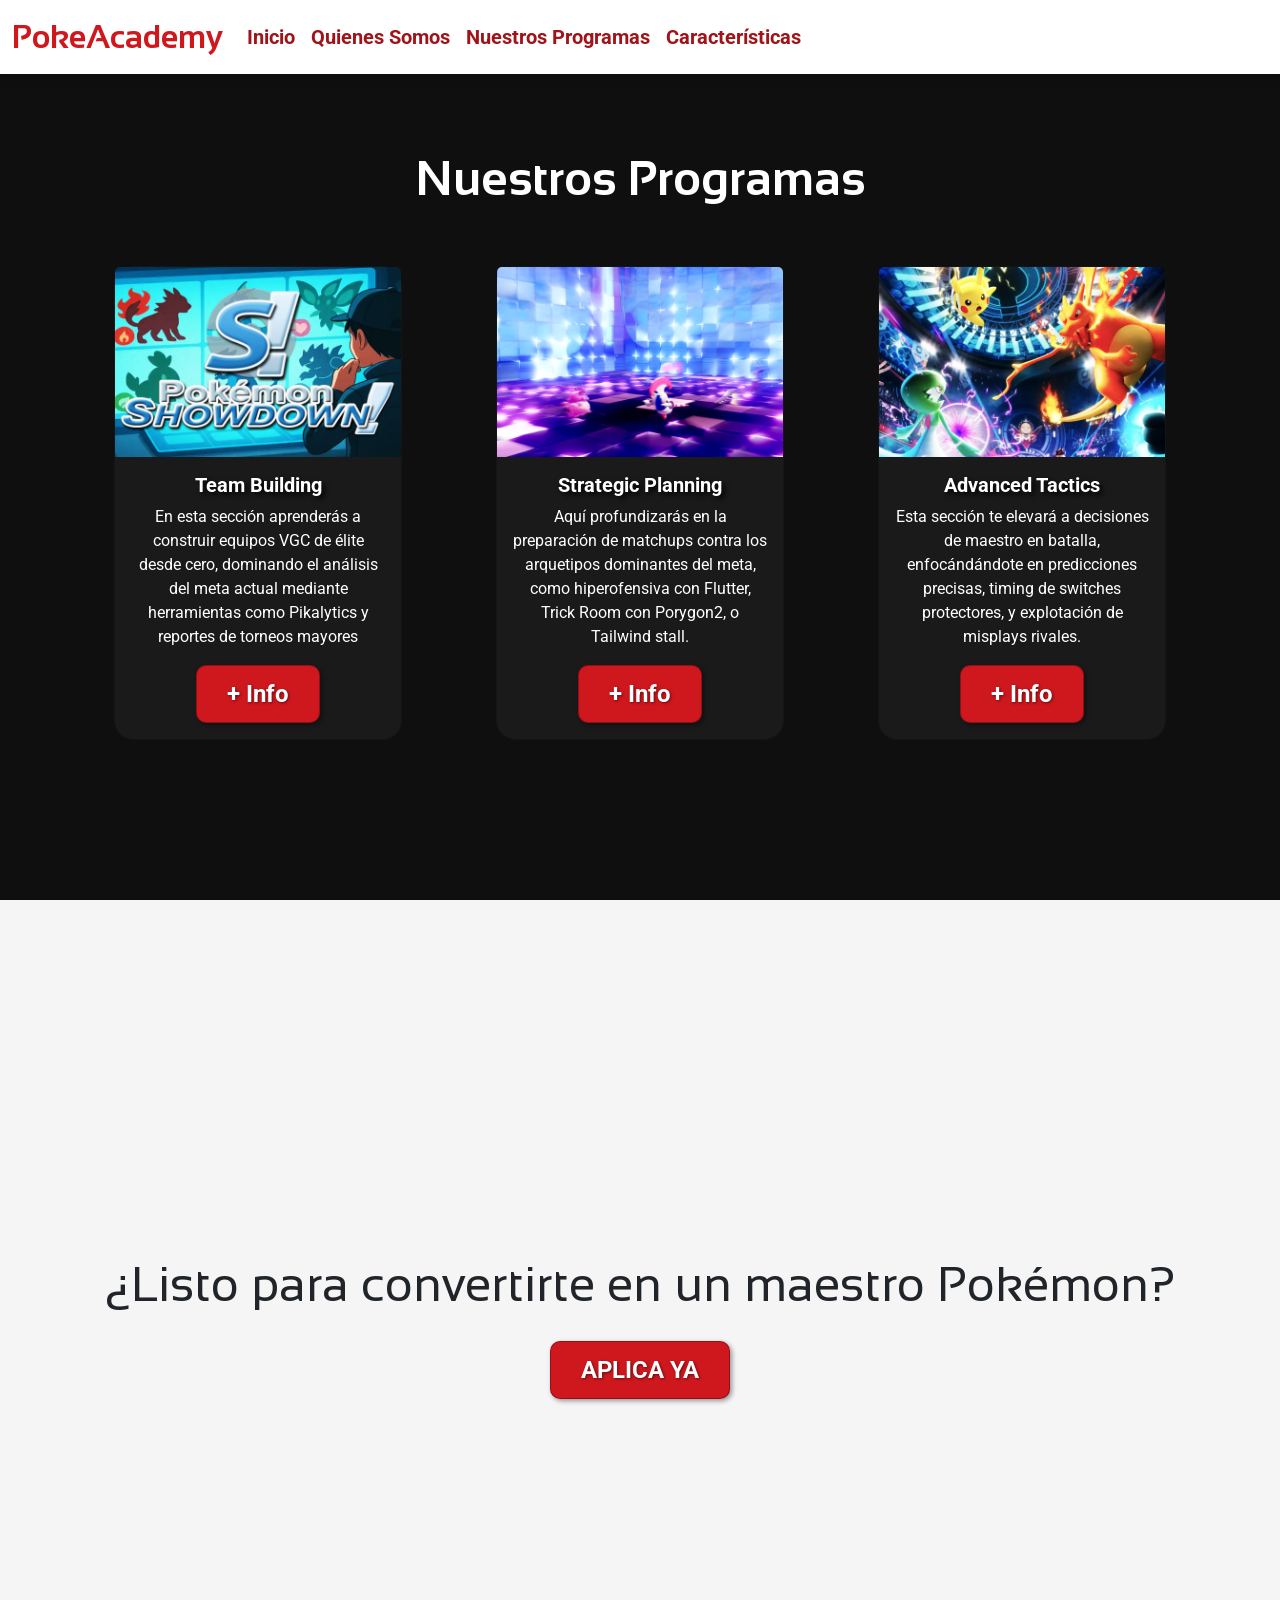
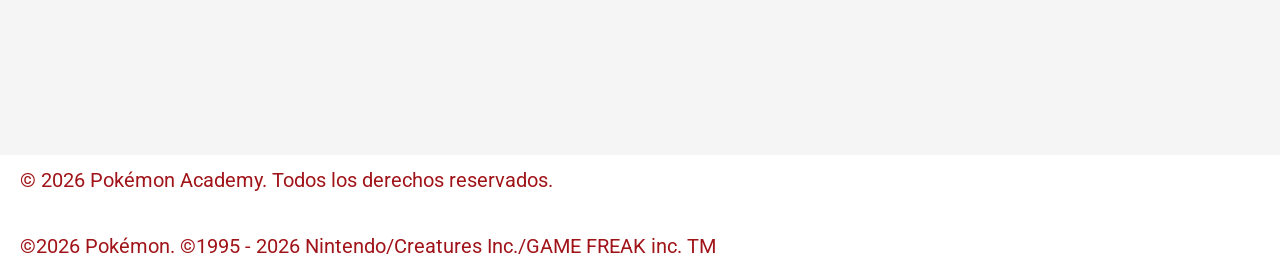
==== pages/programas.html @ f9768f2f "1ra version de Poke Academy para la entrega" ====
<!DOCTYPE html>
<html lang="en">

<head>
    <meta charset="UTF-8">
    <meta name="viewport" content="width=device-width, initial-scale=1.0">
    <title>Document</title>
    <!-- Bootstrap CSS -->
    <link href="https://cdn.jsdelivr.net/npm/bootstrap@5.3.8/dist/css/bootstrap.min.css" rel="stylesheet"
        integrity="sha384-sRIl4kxILFvY47J16cr9ZwB07vP4J8+LH7qKQnuqkuIAvNWLzeN8tE5YBujZqJLB" crossorigin="anonymous">
    <!-- Link to the CSS file -->
    <link rel="stylesheet" href="../css/style.css">
</head>

<body>
    <header>
        <!-- NavBar de Bootstrap -->
        <nav class="navbar navbar-expand-lg">
            <div class="container-fluid">
                <a class="navbar-brand" href="../index.html">PokeAcademy</a>
                <button class="navbar-toggler" type="button" data-bs-toggle="collapse" data-bs-target="#navbarNav"
                    aria-controls="navbarNav" aria-expanded="false" aria-label="Toggle navigation">
                    <span class="navbar-toggler-icon"></span>
                </button>
                <div class="collapse navbar-collapse nav" id="navbarNav">
                    <ul class="navbar-nav nav">
                        <li class="nav-item">
                            <a class="nav-link" href="../index.html">Inicio</a>
                        </li>
                        <li class="nav-item">
                            <a class="nav-link" href="./quienes-somos.html">Quienes Somos</a>
                        </li>
                        <li class="nav-item">
                            <a class="nav-link" href="./programas.html">Nuestros Programas</a>
                        </li>
                        <li class="nav-item">
                            <a class="nav-link " href="../index.html#caracteristicas">Características</a>
                        </li>
                    </ul>
                </div>
            </div>
        </nav>
    </header>

    <!-- Cards de Bootstrap -->
    <section id="nuestros-programas">
        <h2>Nuestros Programas</h2>
        <div class="container-card">
            <div class="card" style="width: 18rem;">
                <img src="../img/teambuild-img.png" class="card-img-top" alt="Team Building Image">
                <div class="card-body">
                    <h5 class="card-title">Team Building</h5>
                    <p class="card-text">En esta sección aprenderás a construir equipos VGC de élite desde cero,
                        dominando el análisis del meta actual mediante herramientas como Pikalytics y reportes de
                        torneos mayores</p>
                    <a href="#" class="btn btn-primary">+ Info</a>
                </div>
            </div>

            <div class="card" style="width: 18rem;">
                <img src="../img/planning-img.png" class="card-img-top" alt="Planning Image">
                <div class="card-body">
                    <h5 class="card-title">Strategic Planning</h5>
                    <p class="card-text">Aquí profundizarás en la preparación de matchups contra los arquetipos
                        dominantes del meta, como hiperofensiva con Flutter, Trick Room con Porygon2, o Tailwind stall.
                    </p>
                    <a href="#" class="btn btn-primary">+ Info</a>
                </div>
            </div>

            <div class="card" style="width: 18rem;">
                <img src="../img/tactics-img.png" class="card-img-top" alt="Advanced Tactics Image">
                <div class="card-body">
                    <h5 class="card-title">Advanced Tactics</h5>
                    <p class="card-text">Esta sección te elevará a decisiones de maestro en batalla, enfocándándote en
                        predicciones precisas, timing de switches protectores, y explotación de misplays rivales.</p>
                    <a href="" class="btn btn-primary">+ Info</a>
                </div>
            </div>
        </div>
    </section>

    <section id="ready-programas">
        <h2>¿Listo para convertirte en un maestro Pokémon?</h2>
        <a href="https://www.youtube.com/watch?v=dQw4w9WgXcQ&list=RDdQw4w9WgXcQ&start_radio=1" class="btn btn-primary">APLICA YA</a>
    </section>

    <footer>
        <div class="container-footer">
            <p>© 2026 Pokémon Academy. Todos los derechos reservados.</p>
            <p>©2026 Pokémon. ©1995 - 2026 Nintendo/Creatures Inc./GAME FREAK inc. TM</p>
        </div>
    </footer>


    <!-- Bootstrap JC -->
    <script src="https://cdn.jsdelivr.net/npm/bootstrap@5.3.8/dist/js/bootstrap.bundle.min.js"
        integrity="sha384-FKyoEForCGlyvwx9Hj09JcYn3nv7wiPVlz7YYwJrWVcXK/BmnVDxM+D2scQbITxI"
        crossorigin="anonymous"></script>
</body>

</html>
---- css/style.css ----
/* Fonts */
@import url('https://fonts.googleapis.com/css2?family=Roboto:ital,wght@0,100..900;1,100..900&family=Sansation:ital,wght@0,300;0,400;0,700;1,300;1,400;1,700&display=swap');
/* font-family: "Roboto", sans-serif; */
/* font-family: "Sansation", sans-serif; */

/* Paleta de Colores
Rojo Predominante : rgb(206, 24, 30)
Rojo hover/navbar : rgb(160, 20, 25)
Background Oscuro : rgb(15, 15, 15)
Background Claro  : rgb(249, 255, 250)*/


* {
    margin: 0;
    padding: 0;
    box-sizing: border-box;
}

body {
    font-family: 'Roboto', sans-serif;
}

.navbar {
    background-color: white;
    box-shadow: 0 4px 10px rgba(0, 0, 0, 0.15);
    transition: box-shadow 0.3s ease-in-out;
}

.navbar-brand {
    font-family: 'Sansation', sans-serif;
    color: rgb(206, 24, 30);
    font-weight: bold;
    font-size: 2rem;
}

.navbar-brand:hover {
    color: rgb(160, 20, 25);
}

.nav-link {
    font-family: 'Roboto', sans-serif;
    font-size: 1.25rem;
    color: rgb(160, 20, 25);
    font-weight: bold;
}

.nav-link:hover {
    color: rgb(206, 24, 30);
}

header {
    position: fixed;
    width: 100%;
    top: 0;
    z-index: 100;
}

h1 {
    font-family: 'Sansation', sans-serif;
    font-size: 7rem;
    font-weight: bold;
    text-shadow: 2px 2px 5px rgba(0, 0, 0, 0.9);
}

h2 {
    font-family: 'Sansation', sans-serif;
    font-size: 3rem;
}

h3 {
    font-family: 'Sansation', sans-serif;
    font-size: 2rem;
}

p {
    font-size: 1.25em;
}

ul {
    list-style: none;
    font-family: 'Roboto', sans-serif;
    font-size: 1.25rem;
}

.btn-primary {
    font-size: 1.5rem;
    font-weight: bold;
    padding: 10px 30px;
    border-radius: 10px;
    border: 1.5px solid rgba(0, 0, 0, 0.3);
    box-shadow: 2px 2px 5px rgba(0, 0, 0, 0.4);
    color: white;
    text-shadow: 1px 1px 3px rgba(0, 0, 0, 0.5);
    background-color: rgb(206, 24, 30);
    font-family: 'Roboto', sans-serif;
}

.btn-primary:hover {
    background-color: rgb(160, 20, 25);
    border-color: rgb(160, 20, 25); /* Se creaba un borde azul y de esta forma logre quitarlo */
}

#main {
    display: flex;
    flex-direction: column;
    align-items: center;
    justify-content: center;
    text-align: center;
    height: 95vh;
    gap: 20px;
    color: whitesmoke;
    background-image: linear-gradient(0deg,
            rgba(0, 0, 0, 0.7),
            rgba(0, 0, 0, 0.7)), url(../img/bg-main.png);
    background-repeat: no-repeat;
    background-size: cover;
    background-position: center center;
}

.color-somos {
    color: rgb(206, 24, 30);
}

#somos-academy {
    background-color: rgb(249, 255, 250);
    height: 100vh;
    display: flex;
    align-items: center;
}

#somos-academy h2 {
    font-weight: bold;
}

#somos-academy .container-academy {
    display: flex;
    justify-content: center;
    align-items: center;
}

#somos-academy .academy-texto {
    width: 50%;
    text-align: initial;
    padding: 0px 40px;
}

#somos-academy .img-container {
    background-image: linear-gradient(0deg,
            rgba(0, 0, 0, 0.1),
            rgba(0, 0, 0, 0.2)), url(../img/play-pkm-img.png);
    background-size: cover;
    background-position: center center;
    height: 500px;
    width: 400px;
}

#somos-ofrecemos {
    background-color: rgb(0, 0, 0);
    height: 100vh;
    display: flex;
    align-items: center;
}

#somos-ofrecemos .container-ofrecemos {
    display: flex;
    justify-content: center;
    align-items: center;
}

#somos-ofrecemos .ofrecemos-texto {
    width: 50%;
    text-align: initial;
    padding: 0px 40px;
    color: whitesmoke;
}

#somos-ofrecemos .ofrecemos-img {
    background-image: linear-gradient(0deg,
            rgba(0, 0, 0, 0.2),
            rgba(0, 0, 0, 0.2)), url(../img/pkm-Academy-img.png);
    background-size: cover;
    background-position: center center;
    height: 500px;
    width: 400px;
}


#nuestros-programas {
    background-color: rgb(15, 15, 15);
    color: white;
    text-align: center;
    padding: 50px 20px;
    gap: 20px;
    height: 100vh;
    display: flex;
    flex-direction: column;
}

#nuestros-programas h2 {
    font-weight: bold;
    margin-top: 100px;
}

#nuestros-programas h5 {
    font-weight: bold;
    text-shadow: 3px 3px 5px rgba(0, 0, 0, 0.9);
}

#nuestros-programas p {
    font-size: 1rem;
}

#nuestros-programas .container-card {
    display: flex;
    justify-content: space-evenly;
    align-items: center;
}

#nuestros-programas .card {
    margin-top: 30px;
    background-color: rgb(26, 26, 26);
    color: white;
    border-radius: 20px;
}

#caracteristicas .container-caracteristicas {
    display: flex;
    flex-direction: row;
    align-items: center;
    justify-content: center;
    padding: 50px 20px;
    gap: 20px;
    height: 100vh;
    background-color: rgb(249, 255, 250);
}

#caracteristicas ul {
    list-style: circle;
    font-weight: bold;
    font-size: 2rem;
    color: black;
}

#ready {
    display: flex;
    flex-direction: column;
    align-items: center;
    justify-content: center;
    text-align: center;
    height: 95vh;
    background-color: rgb(15, 15, 15);
    gap: 20px;
}

#ready h2 {
    color: whitesmoke;
    font-weight: bold;
}

#ready-somos {
    display: flex;
    flex-direction: column;
    align-items: center;
    justify-content: center;
    text-align: center;
    height: 95vh;
    background-color: rgb(249, 255, 250);
    gap: 20px;
}

#ready-somos h2 {
    color: black;
    font-weight: bold;
}

#ready-programas {
    display: flex;
    flex-direction: column;
    align-items: center;
    justify-content: center;
    text-align: center;
    height: 95vh;
    background-color: whitesmoke;
    gap: 20px;
}



/* Footer */
footer {
    background-color: rgb(255, 255, 255);
}

footer p {
    padding: 10px;
    color: rgb(160, 20, 25);
}

footer .container-footer {
    height: 10px;
    display: flex;
    flex-direction: column;
    align-items: flex-start;
}

footer .container-footer p {
    padding: 10px 20px;
}

@media (max-width: 768px) {
    #main h1 {
        font-size: 3.5rem;
        margin: 10px;
    }

    #ready h2 {
        font-size: 2.5rem;
        margin: 20px;
    }

    footer .container-footer {
        height: auto;
        align-items: center;
    }


}

@media (max-width: 960px) {
    #nuestros-programas .container-card p {
        display: none;
    }

    #nuestros-programas .container-card {
        flex-direction: column;
        align-items: center;
    }

    .btn-primary {
        font-size: 1.2rem;
        padding: 5px 15px;
    }

    #nuestros-programas {
        height: auto;
    }

    #somos-academy .img-container {
        display: none;
    }

    #somos-ofrecemos .ofrecemos-img {
        display: none;
    }

    #somos-academy .academy-texto {
        width: 100%;
        padding: 30px;
        text-align: center;
    }

    #somos-ofrecemos .ofrecemos-texto {
        width: 100%;
        padding: 30px;
        text-align: center;
    }

    #programas .programas-cartas p {
        display: none;
    }

    #programas .programas-cartas {
        flex-direction: column;
        align-items: center;
    }
}
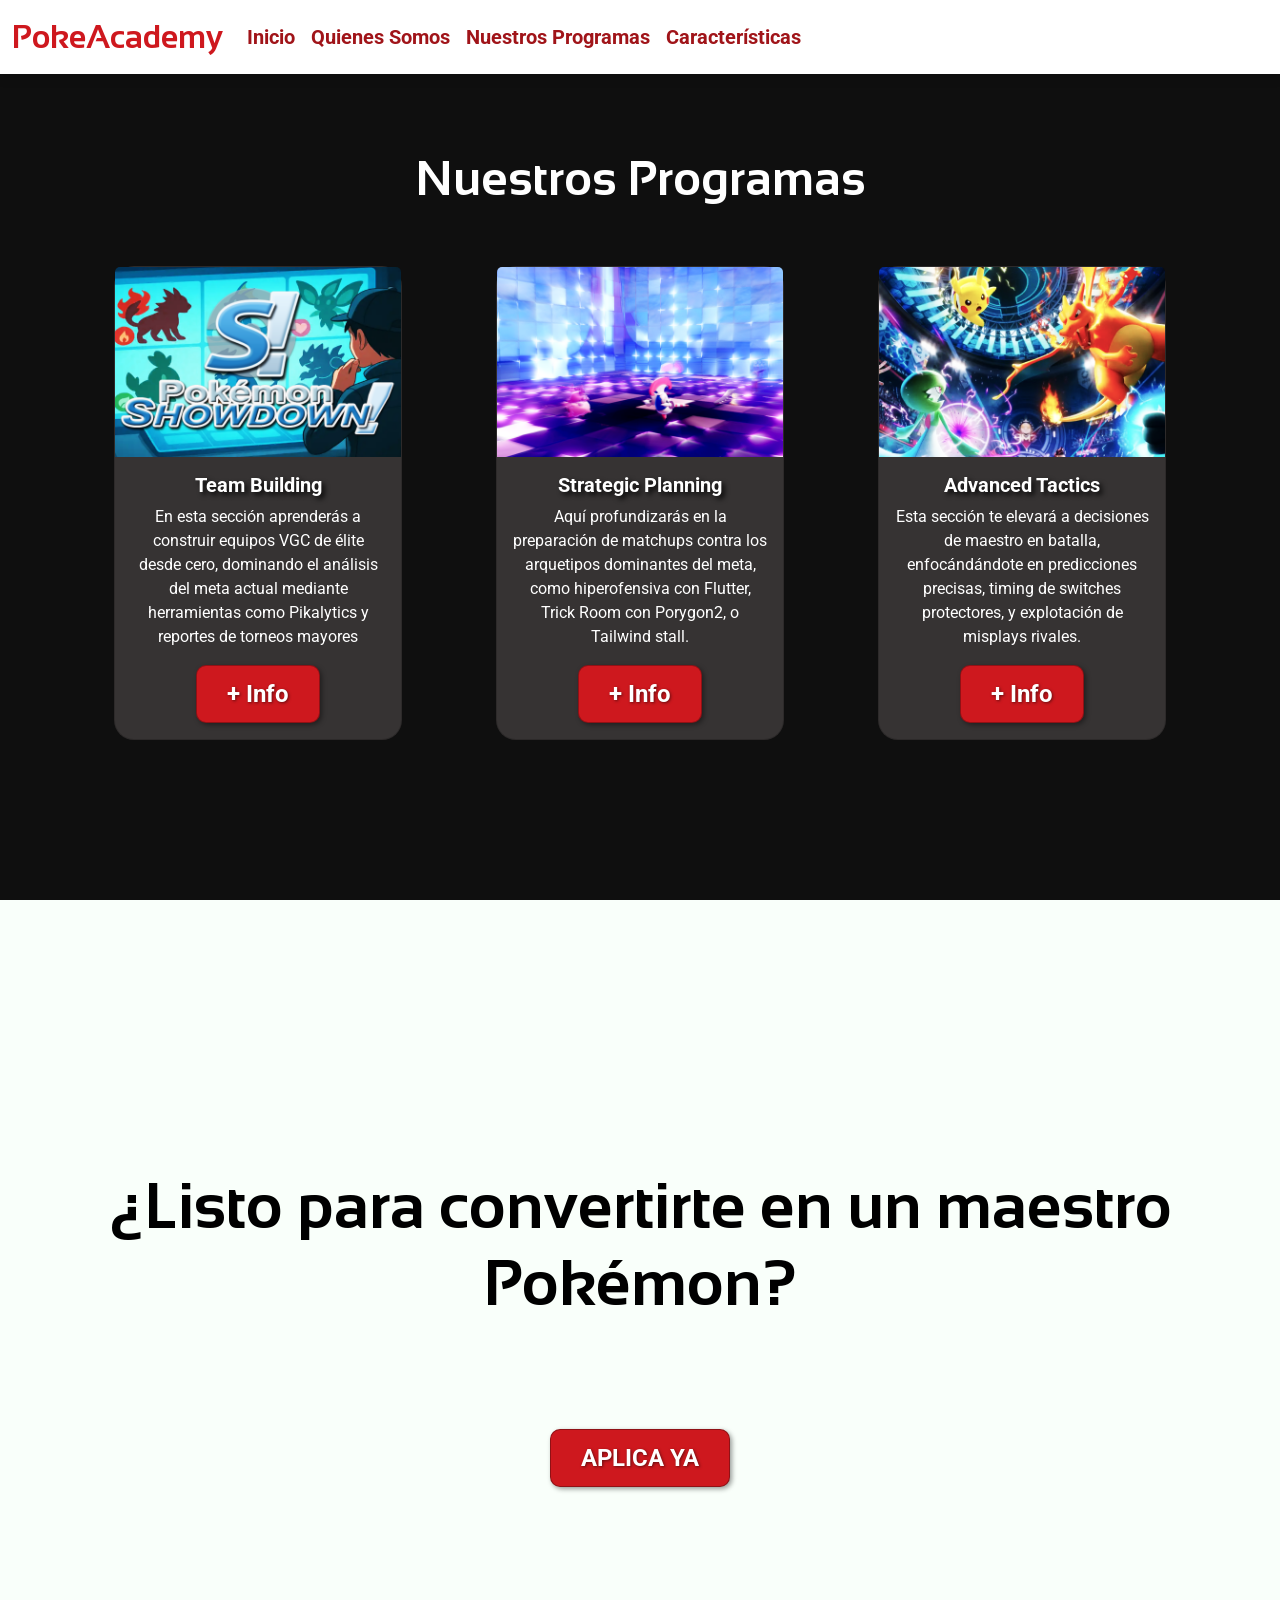
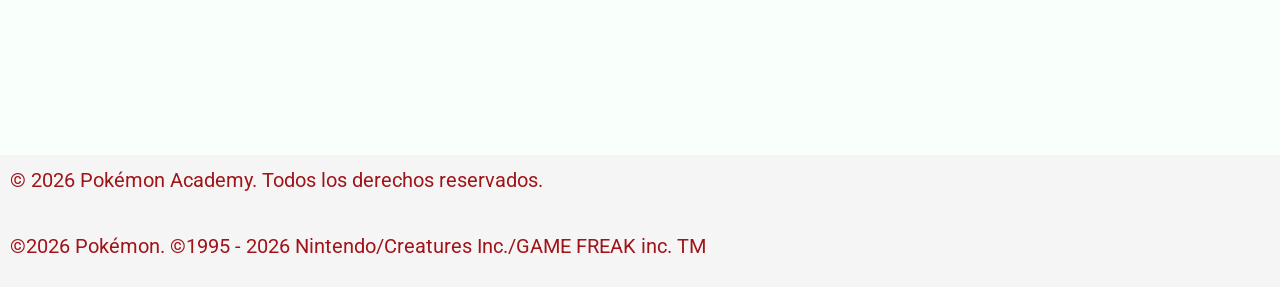
==== commit 2afcb04f: "cambio archivo sass" ====
--- a/pages/programas.html
+++ b/pages/programas.html
@@ -9,7 +9,7 @@
     <link href="https://cdn.jsdelivr.net/npm/bootstrap@5.3.8/dist/css/bootstrap.min.css" rel="stylesheet"
         integrity="sha384-sRIl4kxILFvY47J16cr9ZwB07vP4J8+LH7qKQnuqkuIAvNWLzeN8tE5YBujZqJLB" crossorigin="anonymous">
     <!-- Link to the CSS file -->
-    <link rel="stylesheet" href="../css/style.css">
+    <link rel="stylesheet" href="../css/styles.css">
 </head>
 
 <body>
@@ -80,11 +80,14 @@
         </div>
     </section>
 
-    <section id="ready-programas">
+    <!-- Segmento de inscripcion -->
+    <section id="ready-somos">
         <h2>¿Listo para convertirte en un maestro Pokémon?</h2>
-        <a href="https://www.youtube.com/watch?v=dQw4w9WgXcQ&list=RDdQw4w9WgXcQ&start_radio=1" class="btn btn-primary">APLICA YA</a>
+        <a href="https://www.youtube.com/watch?v=dQw4w9WgXcQ&list=RDdQw4w9WgXcQ&start_radio=1"
+            class="btn btn-primary">APLICA YA</a>
     </section>
 
+    <!-- Segmento de footer -->
     <footer>
         <div class="container-footer">
             <p>© 2026 Pokémon Academy. Todos los derechos reservados.</p>
--- a/css/styles.css
+++ b/css/styles.css
@@ -0,0 +1,313 @@
+@import url("https://fonts.googleapis.com/css2?family=Roboto:ital,wght@0,100..900;1,100..900&family=Sansation:ital,wght@0,300;0,400;0,700;1,300;1,400;1,700&display=swap");
+* {
+  margin: 0;
+  padding: 0;
+  box-sizing: border-box;
+}
+
+.btn-primary {
+  font-size: 1.5rem;
+  font-weight: bold;
+  padding: 10px 30px;
+  border-radius: 10px;
+  border: 1.5px solid rgba(0, 0, 0, 0.3);
+  box-shadow: 2px 2px 5px rgba(0, 0, 0, 0.4);
+  color: white;
+  text-shadow: 1px 1px 3px rgba(0, 0, 0, 0.5);
+  background-color: rgb(206, 24, 30);
+  font-family: "Roboto", sans-serif;
+}
+@media (max-width: 960px) {
+  .btn-primary {
+    font-size: 1.2rem;
+    padding: 5px 15px;
+  }
+}
+
+.btn-primary:hover {
+  background-color: rgb(160, 20, 25);
+  border-color: rgb(160, 20, 25);
+}
+
+body {
+  font-family: "Roboto", sans-serif;
+}
+body header {
+  position: fixed;
+  width: 100%;
+  top: 0;
+  z-index: 100;
+}
+body header .navbar {
+  background-color: white;
+  box-shadow: 0 4px 10px rgba(0, 0, 0, 0.15);
+  transition: box-shadow 0.3s ease-in-out;
+}
+body header .navbar .navbar-brand {
+  font-weight: bold;
+  font-size: 2rem;
+  color: rgb(206, 24, 30);
+  font-family: "Sansation", sans-serif;
+}
+body header .navbar .navbar-brand:hover {
+  color: rgb(160, 20, 25);
+}
+body header .navbar ul {
+  list-style: none;
+}
+body header .navbar ul .nav-link {
+  font-family: "Roboto", sans-serif;
+  font-size: 1.25rem;
+  color: rgb(160, 20, 25);
+  font-weight: bold;
+}
+body header .navbar ul .nav-link:hover {
+  color: rgb(206, 24, 30);
+}
+body #main {
+  display: flex;
+  flex-direction: column;
+  align-items: center;
+  justify-content: center;
+  text-align: center;
+  height: 95vh;
+  gap: 20px;
+  color: whitesmoke;
+  background-image: linear-gradient(0deg, rgba(0, 0, 0, 0.7), rgba(0, 0, 0, 0.7)), url(../img/bg-main.png);
+  background-repeat: no-repeat;
+  background-size: cover;
+  background-position: center center;
+}
+body #main h1 {
+  font-family: "Sansation", sans-serif;
+  font-size: 7rem;
+  font-weight: bold;
+  text-shadow: 2px 2px 5px rgba(0, 0, 0, 0.9);
+}
+@media (max-width: 768px) {
+  body #main h1 {
+    font-size: 3.5rem;
+    margin: 10px;
+  }
+}
+body #somos-academy {
+  background-color: rgb(249, 255, 250);
+  height: 100vh;
+  display: flex;
+  align-items: center;
+}
+body #somos-academy .container-academy {
+  display: flex;
+  justify-content: center;
+  align-items: center;
+}
+body #somos-academy .container-academy .img-container {
+  background-image: linear-gradient(0deg, rgba(0, 0, 0, 0.1), rgba(0, 0, 0, 0.1)), url(../img/play-pkm-img.png);
+  background-size: cover;
+  background-position: center center;
+  height: 500px;
+  width: 400px;
+}
+@media (max-width: 960px) {
+  body #somos-academy .container-academy .img-container {
+    display: none;
+  }
+}
+body #somos-academy .container-academy .academy-texto h2 {
+  font-family: "Sansation", sans-serif;
+  font-size: 3rem;
+  font-weight: bold;
+}
+body #somos-academy .container-academy .academy-texto .color-somos {
+  color: rgb(206, 24, 30);
+}
+body #somos-academy .container-academy .academy-texto p {
+  font-size: 1.25rem;
+}
+@media (max-width: 960px) {
+  body #somos-academy .container-academy .academy-texto p {
+    text-align: center;
+    font-size: 1rem;
+  }
+}
+body #somos-academy .container-academy .academy-texto {
+  width: 50%;
+  text-align: initial;
+  padding: 0px 40px;
+}
+@media (max-width: 960px) {
+  body #somos-academy .container-academy .academy-texto {
+    width: 100%;
+    padding: 30px;
+    text-align: center;
+  }
+}
+body #somos-ofrecemos {
+  background-color: rgb(15, 15, 15);
+  height: 100vh;
+  display: flex;
+  align-items: center;
+}
+body #somos-ofrecemos .container-ofrecemos {
+  display: flex;
+  justify-content: center;
+  align-items: center;
+}
+body #somos-ofrecemos .container-ofrecemos .ofrecemos-texto {
+  width: 50%;
+  text-align: initial;
+  padding: 0px 40px;
+  color: whitesmoke;
+  font-size: 1.25rem;
+}
+@media (max-width: 960px) {
+  body #somos-ofrecemos .container-ofrecemos .ofrecemos-texto {
+    width: 100%;
+    padding: 30px;
+    text-align: center;
+    font-size: 1rem;
+  }
+}
+body #somos-ofrecemos .container-ofrecemos .ofrecemos-img {
+  background-image: linear-gradient(0deg, rgba(0, 0, 0, 0.2), rgba(0, 0, 0, 0.2)), url(../img/pkm-Academy-img.png);
+  background-size: cover;
+  background-position: center center;
+  height: 500px;
+  width: 400px;
+}
+@media (max-width: 960px) {
+  body #somos-ofrecemos .container-ofrecemos .ofrecemos-img {
+    display: none;
+  }
+}
+body #nuestros-programas {
+  background-color: rgb(15, 15, 15);
+  color: white;
+  text-align: center;
+  padding: 50px 20px;
+  gap: 20px;
+  height: 100vh;
+  display: flex;
+  flex-direction: column;
+}
+@media (max-width: 960px) {
+  body #nuestros-programas {
+    height: auto;
+  }
+}
+body #nuestros-programas h2 {
+  font-family: "Sansation", sans-serif;
+  font-size: 3rem;
+  font-weight: bold;
+  margin-top: 100px;
+}
+body #nuestros-programas .container-card {
+  display: flex;
+  justify-content: space-evenly;
+  align-items: center;
+}
+@media (max-width: 960px) {
+  body #nuestros-programas .container-card {
+    flex-direction: column;
+    align-items: center;
+  }
+}
+body #nuestros-programas .container-card .card {
+  margin-top: 30px;
+  background-color: rgb(54, 51, 51);
+  color: white;
+  border-radius: 20px;
+}
+body #nuestros-programas .container-card .card .card-body h5 {
+  font-weight: bold;
+  text-shadow: 3px 3px 5px rgba(0, 0, 0, 0.9);
+}
+body #nuestros-programas .container-card .card .card-body p {
+  font-size: 1rem;
+}
+@media (max-width: 960px) {
+  body #nuestros-programas .container-card .card .card-body p {
+    display: none;
+  }
+}
+body #caracteristicas .container-caracteristicas {
+  display: flex;
+  flex-direction: row;
+  align-items: center;
+  justify-content: center;
+  padding: 50px 20px;
+  gap: 20px;
+  height: 100vh;
+  background-color: rgb(249, 255, 250);
+}
+body #caracteristicas .container-caracteristicas ul {
+  list-style: circle;
+  font-weight: bold;
+  font-size: 2rem;
+  color: black;
+}
+body #ready {
+  display: flex;
+  flex-direction: column;
+  align-items: center;
+  justify-content: center;
+  text-align: center;
+  height: 95vh;
+  background-color: rgb(15, 15, 15);
+  gap: 100px;
+}
+body #ready h2 {
+  font-family: "Sansation", sans-serif;
+  font-size: 4rem;
+  color: whitesmoke;
+  font-weight: bold;
+}
+@media (max-width: 768px) {
+  body #ready h2 {
+    font-size: 2.5rem;
+    margin: 20px;
+  }
+}
+body #ready-somos {
+  display: flex;
+  flex-direction: column;
+  align-items: center;
+  justify-content: center;
+  text-align: center;
+  height: 95vh;
+  background-color: rgb(249, 255, 250);
+  gap: 100px;
+}
+body #ready-somos h2 {
+  font-family: "Sansation", sans-serif;
+  font-size: 4rem;
+  color: black;
+  font-weight: bold;
+}
+@media (max-width: 768px) {
+  body #ready-somos h2 {
+    font-size: 2.5rem;
+    margin: 20px;
+  }
+}
+body footer {
+  background-color: whitesmoke;
+}
+body footer .container-footer {
+  display: flex;
+  flex-direction: column;
+  align-items: flex-start;
+}
+body footer .container-footer p {
+  font-size: 1.25rem;
+  color: rgb(160, 20, 25);
+  padding: 10px 10px;
+}
+@media (max-width: 768px) {
+  body footer .container-footer {
+    height: auto;
+    align-items: center;
+  }
+}
+
+/*# sourceMappingURL=styles.css.map */
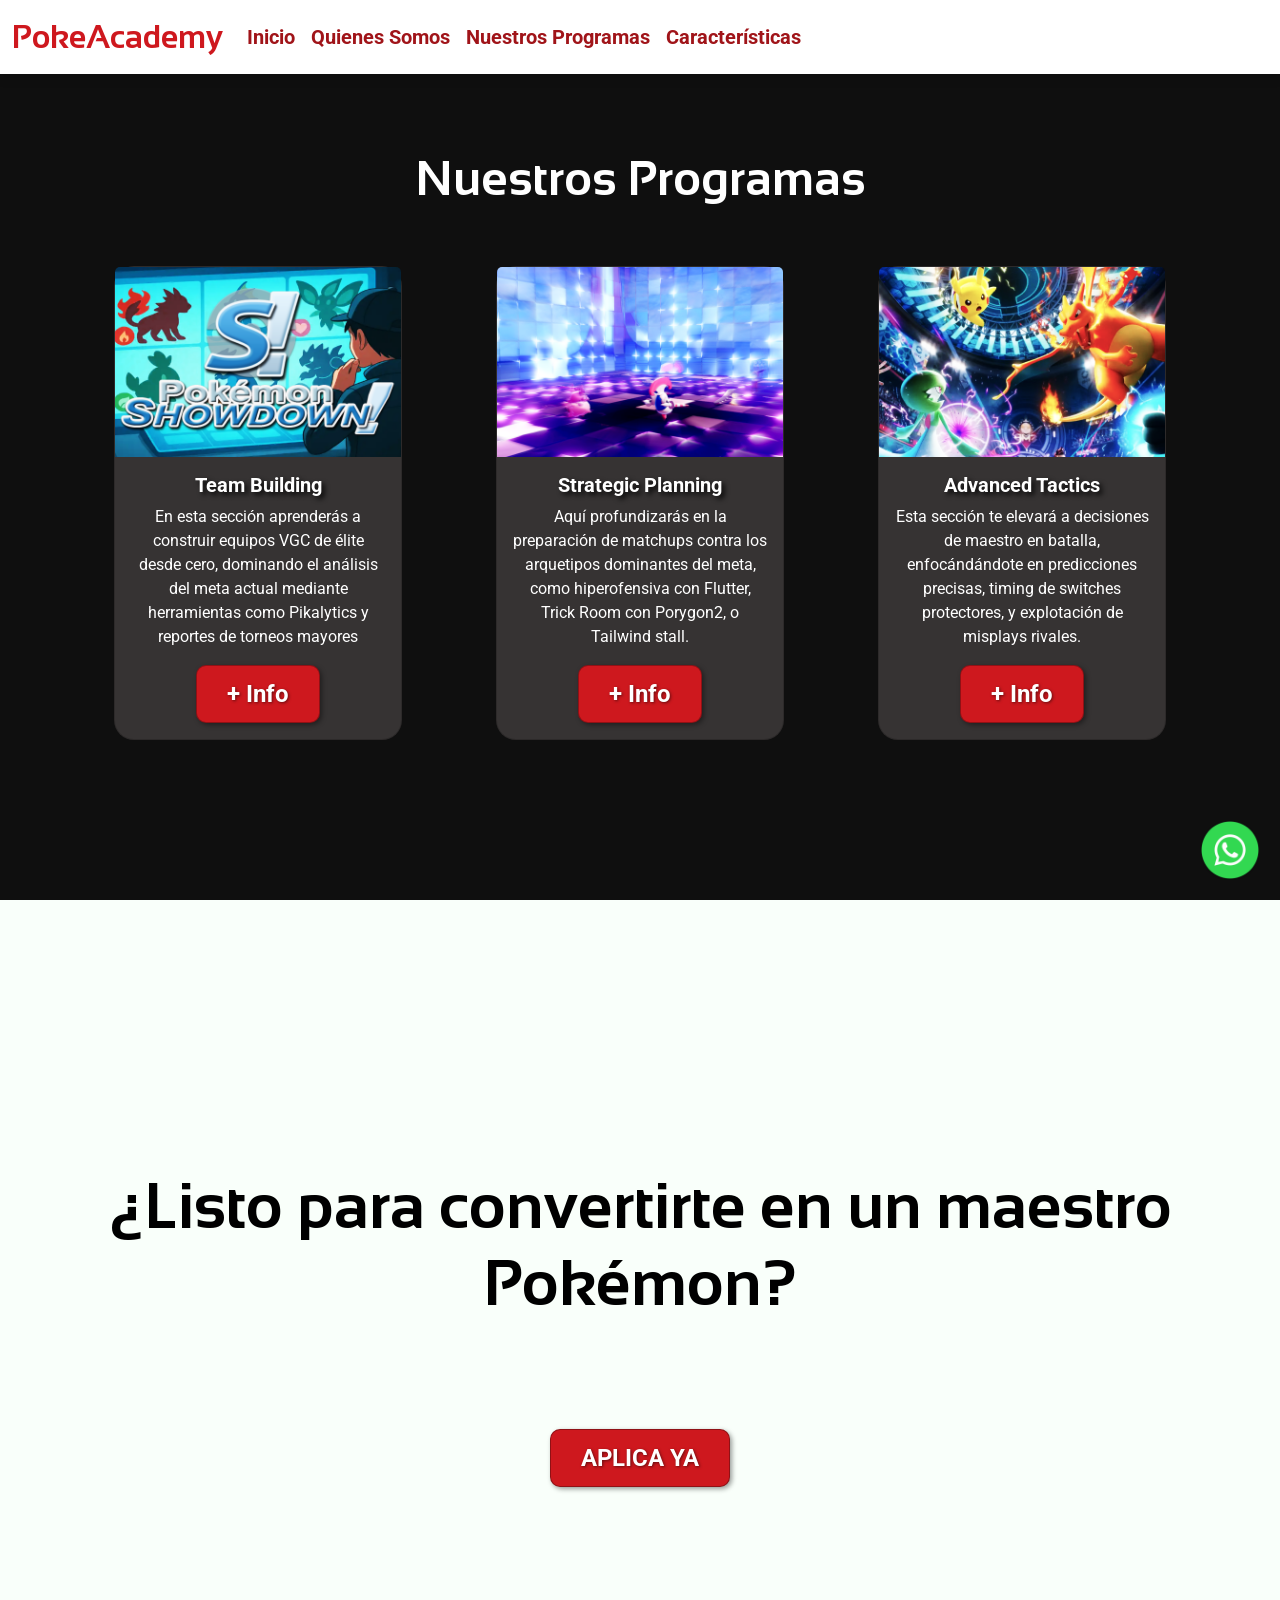
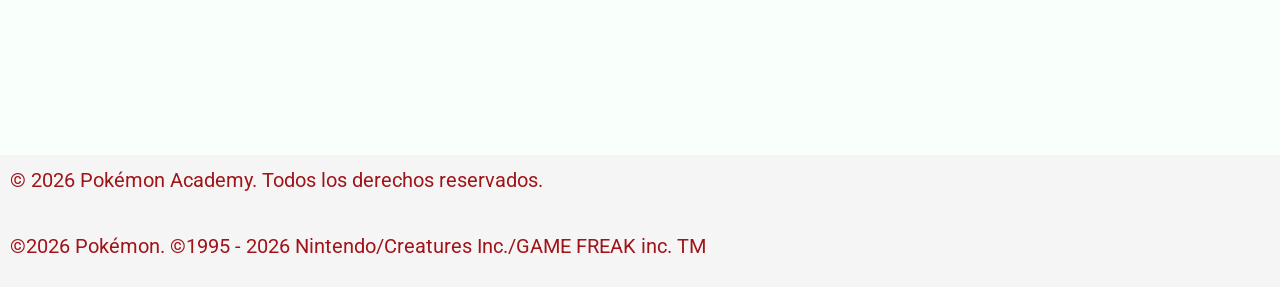
==== commit 32ebd463: "tercera entrega" ====
--- a/pages/programas.html
+++ b/pages/programas.html
@@ -42,8 +42,14 @@
         </nav>
     </header>
 
+        <!-- Whatsapp icon -->
+     <div class="whatsapp">
+        <img src="../img/whatsapp-icon.png" alt="Whatsapp Icono">
+     </div>
+     
+
     <!-- Cards de Bootstrap -->
-    <section id="nuestros-programas">
+    <section class="nuestros-programas">
         <h2>Nuestros Programas</h2>
         <div class="container-card">
             <div class="card" style="width: 18rem;">
@@ -81,7 +87,7 @@
     </section>
 
     <!-- Segmento de inscripcion -->
-    <section id="ready-somos">
+    <section class="ready-somos">
         <h2>¿Listo para convertirte en un maestro Pokémon?</h2>
         <a href="https://www.youtube.com/watch?v=dQw4w9WgXcQ&list=RDdQw4w9WgXcQ&start_radio=1"
             class="btn btn-primary">APLICA YA</a>
--- a/css/styles.css
+++ b/css/styles.css
@@ -16,6 +16,7 @@
   text-shadow: 1px 1px 3px rgba(0, 0, 0, 0.5);
   background-color: rgb(206, 24, 30);
   font-family: "Roboto", sans-serif;
+  transition: box-shadow 0.3s ease-in-out;
 }
 @media (max-width: 960px) {
   .btn-primary {
@@ -27,6 +28,7 @@
 .btn-primary:hover {
   background-color: rgb(160, 20, 25);
   border-color: rgb(160, 20, 25);
+  transform: scale(1.05);
 }
 
 body {
@@ -48,9 +50,11 @@
   font-size: 2rem;
   color: rgb(206, 24, 30);
   font-family: "Sansation", sans-serif;
+  transition: transform 0.3s ease-in-out;
 }
 body header .navbar .navbar-brand:hover {
   color: rgb(160, 20, 25);
+  transform: scale(1.05);
 }
 body header .navbar ul {
   list-style: none;
@@ -64,44 +68,65 @@
 body header .navbar ul .nav-link:hover {
   color: rgb(206, 24, 30);
 }
-body #main {
+body .whatsapp {
+  position: fixed;
+  bottom: 20px;
+  right: 20px;
+  z-index: 1000;
+}
+body .whatsapp img {
+  width: 60px;
+  height: 60px;
+  transition: transform 0.3s ease-in-out;
+  cursor: pointer;
+}
+body .whatsapp img:hover {
+  transform: scale(1.2);
+}
+body .main {
   display: flex;
   flex-direction: column;
   align-items: center;
   justify-content: center;
   text-align: center;
-  height: 95vh;
+  height: 100vh;
   gap: 20px;
   color: whitesmoke;
-  background-image: linear-gradient(0deg, rgba(0, 0, 0, 0.7), rgba(0, 0, 0, 0.7)), url(../img/bg-main.png);
+  background-image: linear-gradient(0deg, rgba(0, 0, 0, 0.3), rgba(0, 0, 0, 0.5)), url(../img/main-bg.jpg);
   background-repeat: no-repeat;
   background-size: cover;
   background-position: center center;
 }
-body #main h1 {
+body .main h1 {
   font-family: "Sansation", sans-serif;
   font-size: 7rem;
   font-weight: bold;
   text-shadow: 2px 2px 5px rgba(0, 0, 0, 0.9);
 }
-@media (max-width: 768px) {
-  body #main h1 {
+@media (max-width: 960px) {
+  body .main h1 {
     font-size: 3.5rem;
     margin: 10px;
   }
 }
-body #somos-academy {
+@media (max-width: 480px) {
+  body .main h1 {
+    font-size: 2.5rem;
+    margin: 10px;
+  }
+}
+body .somos-academy {
   background-color: rgb(249, 255, 250);
   height: 100vh;
   display: flex;
   align-items: center;
 }
-body #somos-academy .container-academy {
-  display: flex;
-  justify-content: center;
-  align-items: center;
-}
-body #somos-academy .container-academy .img-container {
+body .somos-academy .container-academy {
+  display: flex;
+  justify-content: center;
+  align-items: center;
+}
+body .somos-academy .container-academy .img-container {
   background-image: linear-gradient(0deg, rgba(0, 0, 0, 0.1), rgba(0, 0, 0, 0.1)), url(../img/play-pkm-img.png);
   background-size: cover;
   background-position: center center;
@@ -109,51 +134,51 @@
   width: 400px;
 }
 @media (max-width: 960px) {
-  body #somos-academy .container-academy .img-container {
+  body .somos-academy .container-academy .img-container {
     display: none;
   }
 }
-body #somos-academy .container-academy .academy-texto h2 {
+body .somos-academy .container-academy .academy-texto h2 {
   font-family: "Sansation", sans-serif;
   font-size: 3rem;
   font-weight: bold;
 }
-body #somos-academy .container-academy .academy-texto .color-somos {
+body .somos-academy .container-academy .academy-texto .color-somos {
   color: rgb(206, 24, 30);
 }
-body #somos-academy .container-academy .academy-texto p {
+body .somos-academy .container-academy .academy-texto p {
   font-size: 1.25rem;
 }
-@media (max-width: 960px) {
-  body #somos-academy .container-academy .academy-texto p {
+@media (max-width: 480px) {
+  body .somos-academy .container-academy .academy-texto p {
     text-align: center;
     font-size: 1rem;
   }
 }
-body #somos-academy .container-academy .academy-texto {
+body .somos-academy .container-academy .academy-texto {
   width: 50%;
   text-align: initial;
   padding: 0px 40px;
 }
 @media (max-width: 960px) {
-  body #somos-academy .container-academy .academy-texto {
-    width: 100%;
-    padding: 30px;
+  body .somos-academy .container-academy .academy-texto {
+    width: 70%;
+    padding: 30px 10px;
     text-align: center;
   }
 }
-body #somos-ofrecemos {
+body .somos-ofrecemos {
   background-color: rgb(15, 15, 15);
   height: 100vh;
   display: flex;
   align-items: center;
 }
-body #somos-ofrecemos .container-ofrecemos {
-  display: flex;
-  justify-content: center;
-  align-items: center;
-}
-body #somos-ofrecemos .container-ofrecemos .ofrecemos-texto {
+body .somos-ofrecemos .container-ofrecemos {
+  display: flex;
+  justify-content: center;
+  align-items: center;
+}
+body .somos-ofrecemos .container-ofrecemos .ofrecemos-texto {
   width: 50%;
   text-align: initial;
   padding: 0px 40px;
@@ -161,26 +186,30 @@
   font-size: 1.25rem;
 }
 @media (max-width: 960px) {
-  body #somos-ofrecemos .container-ofrecemos .ofrecemos-texto {
-    width: 100%;
+  body .somos-ofrecemos .container-ofrecemos .ofrecemos-texto {
+    width: 70%;
     padding: 30px;
     text-align: center;
+  }
+}
+@media (max-width: 480px) {
+  body .somos-ofrecemos .container-ofrecemos .ofrecemos-texto {
     font-size: 1rem;
   }
 }
-body #somos-ofrecemos .container-ofrecemos .ofrecemos-img {
-  background-image: linear-gradient(0deg, rgba(0, 0, 0, 0.2), rgba(0, 0, 0, 0.2)), url(../img/pkm-Academy-img.png);
+body .somos-ofrecemos .container-ofrecemos .ofrecemos-img {
+  background-image: url(../img/poke-ball.png);
   background-size: cover;
   background-position: center center;
   height: 500px;
-  width: 400px;
-}
-@media (max-width: 960px) {
-  body #somos-ofrecemos .container-ofrecemos .ofrecemos-img {
+  width: 500px;
+}
+@media (max-width: 960px) {
+  body .somos-ofrecemos .container-ofrecemos .ofrecemos-img {
     display: none;
   }
 }
-body #nuestros-programas {
+body .nuestros-programas {
   background-color: rgb(15, 15, 15);
   color: white;
   text-align: center;
@@ -191,42 +220,42 @@
   flex-direction: column;
 }
 @media (max-width: 960px) {
-  body #nuestros-programas {
+  body .nuestros-programas {
     height: auto;
   }
 }
-body #nuestros-programas h2 {
+body .nuestros-programas h2 {
   font-family: "Sansation", sans-serif;
   font-size: 3rem;
   font-weight: bold;
   margin-top: 100px;
 }
-body #nuestros-programas .container-card {
+body .nuestros-programas .container-card {
   display: flex;
   justify-content: space-evenly;
   align-items: center;
 }
 @media (max-width: 960px) {
-  body #nuestros-programas .container-card {
+  body .nuestros-programas .container-card {
     flex-direction: column;
     align-items: center;
   }
 }
-body #nuestros-programas .container-card .card {
+body .nuestros-programas .container-card .card {
   margin-top: 30px;
   background-color: rgb(54, 51, 51);
   color: white;
   border-radius: 20px;
 }
-body #nuestros-programas .container-card .card .card-body h5 {
+body .nuestros-programas .container-card .card .card-body h5 {
   font-weight: bold;
   text-shadow: 3px 3px 5px rgba(0, 0, 0, 0.9);
 }
-body #nuestros-programas .container-card .card .card-body p {
+body .nuestros-programas .container-card .card .card-body p {
   font-size: 1rem;
 }
 @media (max-width: 960px) {
-  body #nuestros-programas .container-card .card .card-body p {
+  body .nuestros-programas .container-card .card .card-body p {
     display: none;
   }
 }
@@ -246,7 +275,7 @@
   font-size: 2rem;
   color: black;
 }
-body #ready {
+body .ready {
   display: flex;
   flex-direction: column;
   align-items: center;
@@ -256,19 +285,19 @@
   background-color: rgb(15, 15, 15);
   gap: 100px;
 }
-body #ready h2 {
+body .ready h2 {
   font-family: "Sansation", sans-serif;
   font-size: 4rem;
   color: whitesmoke;
   font-weight: bold;
 }
-@media (max-width: 768px) {
-  body #ready h2 {
+@media (max-width: 480px) {
+  body .ready h2 {
     font-size: 2.5rem;
     margin: 20px;
   }
 }
-body #ready-somos {
+body .ready-somos {
   display: flex;
   flex-direction: column;
   align-items: center;
@@ -278,14 +307,14 @@
   background-color: rgb(249, 255, 250);
   gap: 100px;
 }
-body #ready-somos h2 {
+body .ready-somos h2 {
   font-family: "Sansation", sans-serif;
   font-size: 4rem;
   color: black;
   font-weight: bold;
 }
-@media (max-width: 768px) {
-  body #ready-somos h2 {
+@media (max-width: 480px) {
+  body .ready-somos h2 {
     font-size: 2.5rem;
     margin: 20px;
   }
@@ -303,7 +332,7 @@
   color: rgb(160, 20, 25);
   padding: 10px 10px;
 }
-@media (max-width: 768px) {
+@media (max-width: 480px) {
   body footer .container-footer {
     height: auto;
     align-items: center;
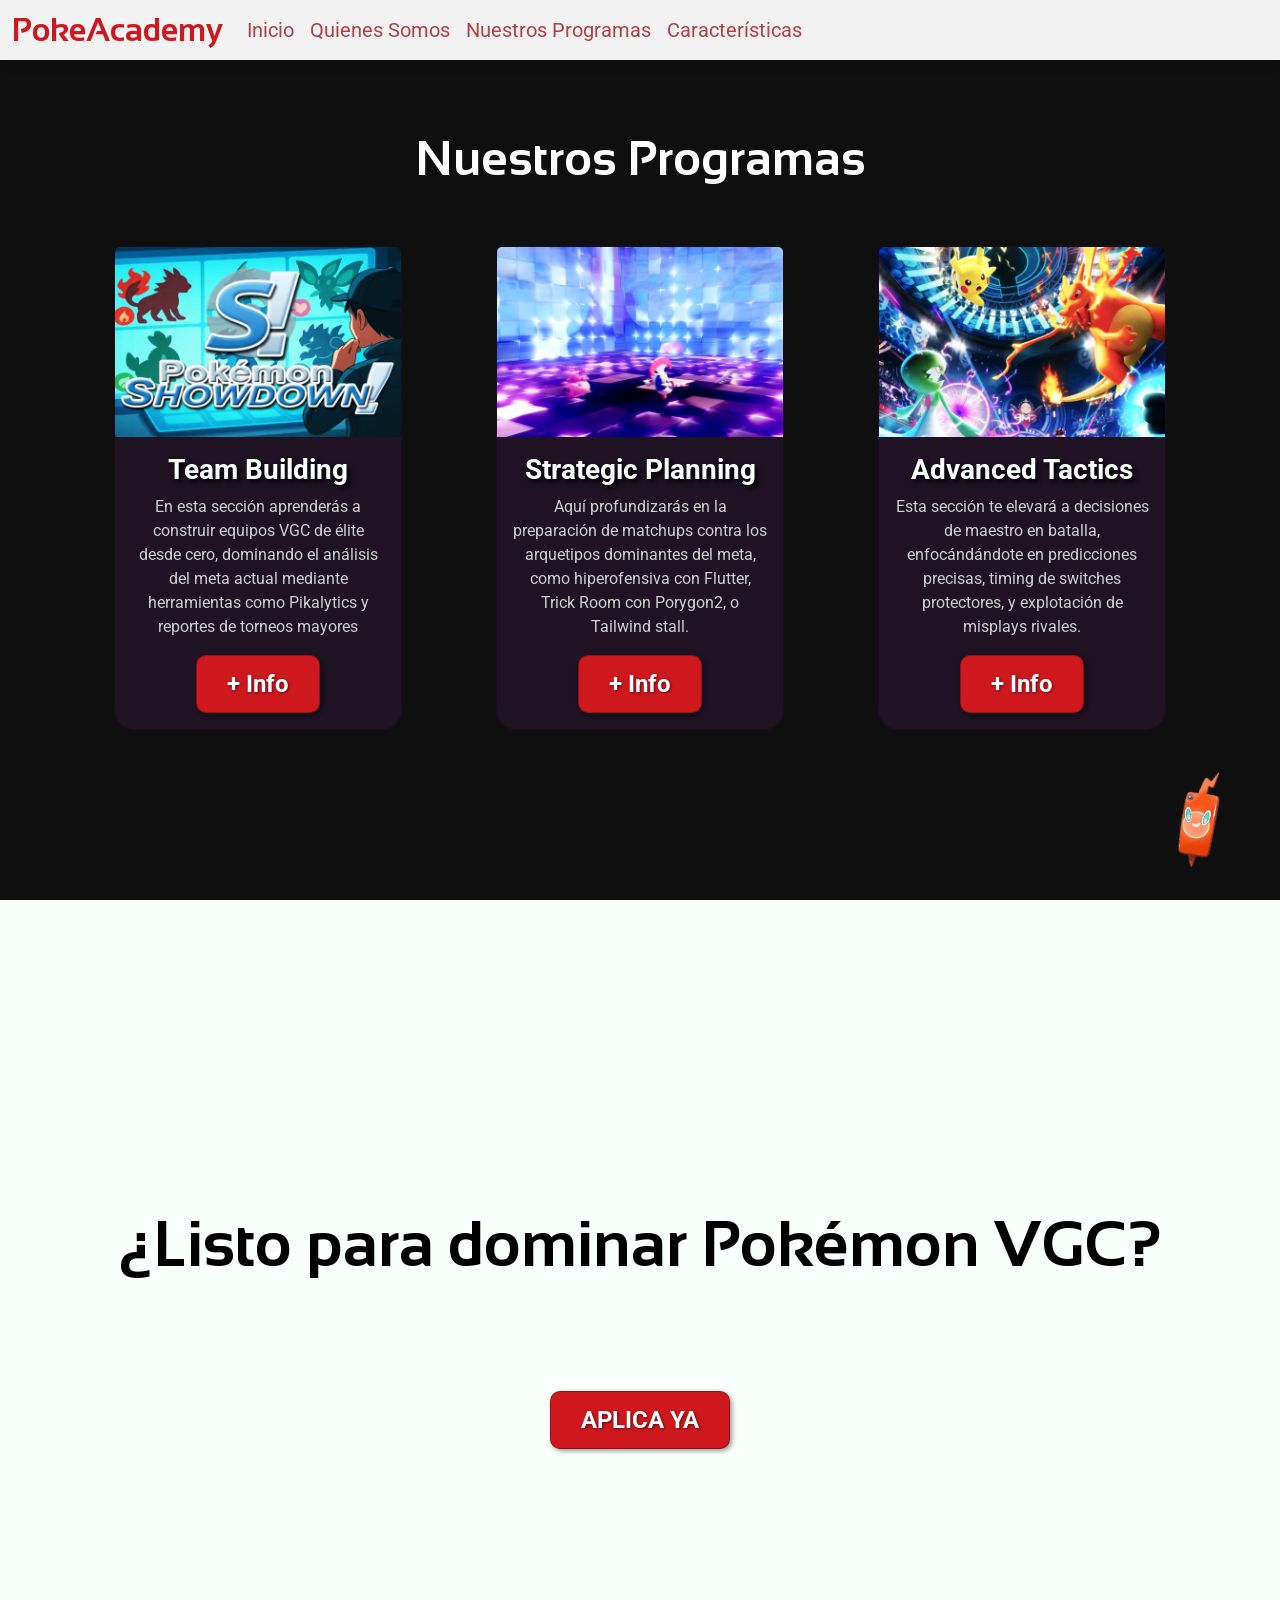
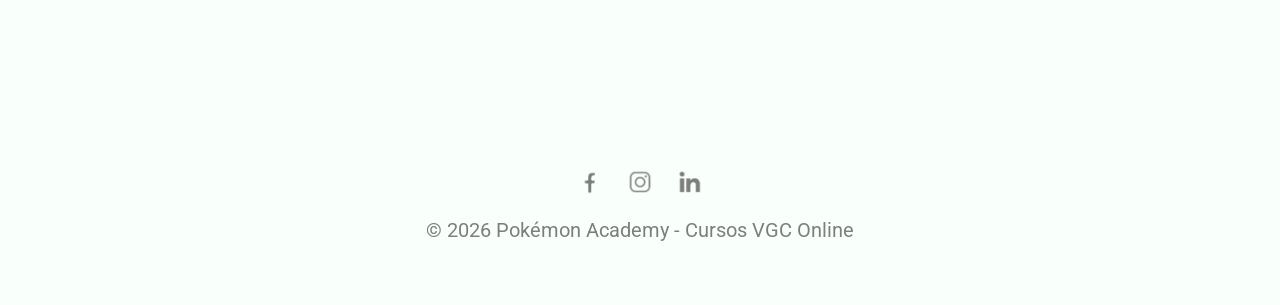
==== commit 3a9cda0a: "version 0.4 (entrega final coder) nuevos html para cursos(building, planning, tactics), nuevo html p" ====
--- a/pages/programas.html
+++ b/pages/programas.html
@@ -1,10 +1,10 @@
 <!DOCTYPE html>
-<html lang="en">
+<html lang="es">
 
 <head>
     <meta charset="UTF-8">
     <meta name="viewport" content="width=device-width, initial-scale=1.0">
-    <title>Document</title>
+    <title>Pokémon Academy | Programas</title>
     <!-- Bootstrap CSS -->
     <link href="https://cdn.jsdelivr.net/npm/bootstrap@5.3.8/dist/css/bootstrap.min.css" rel="stylesheet"
         integrity="sha384-sRIl4kxILFvY47J16cr9ZwB07vP4J8+LH7qKQnuqkuIAvNWLzeN8tE5YBujZqJLB" crossorigin="anonymous">
@@ -42,11 +42,11 @@
         </nav>
     </header>
 
-        <!-- Whatsapp icon -->
-     <div class="whatsapp">
-        <img src="../img/whatsapp-icon.png" alt="Whatsapp Icono">
-     </div>
-     
+    <!-- Whatsapp icon -->
+    <div class="whatsapp">
+        <img src="../img/rotom-on-icon.png" alt="Chatea con nosotros por WhatsAppC">
+    </div>
+
 
     <!-- Cards de Bootstrap -->
     <section class="nuestros-programas">
@@ -55,32 +55,32 @@
             <div class="card" style="width: 18rem;">
                 <img src="../img/teambuild-img.png" class="card-img-top" alt="Team Building Image">
                 <div class="card-body">
-                    <h5 class="card-title">Team Building</h5>
+                    <h3 class="card-title">Team Building</h3>
                     <p class="card-text">En esta sección aprenderás a construir equipos VGC de élite desde cero,
                         dominando el análisis del meta actual mediante herramientas como Pikalytics y reportes de
                         torneos mayores</p>
-                    <a href="#" class="btn btn-primary">+ Info</a>
+                    <a href="./sub-pages/building.html" class="btn btn-primary">+ Info</a>
                 </div>
             </div>
 
             <div class="card" style="width: 18rem;">
                 <img src="../img/planning-img.png" class="card-img-top" alt="Planning Image">
                 <div class="card-body">
-                    <h5 class="card-title">Strategic Planning</h5>
+                    <h3 class="card-title">Strategic Planning</h3>
                     <p class="card-text">Aquí profundizarás en la preparación de matchups contra los arquetipos
                         dominantes del meta, como hiperofensiva con Flutter, Trick Room con Porygon2, o Tailwind stall.
                     </p>
-                    <a href="#" class="btn btn-primary">+ Info</a>
+                    <a href="./sub-pages/planning.html" class="btn btn-primary">+ Info</a>
                 </div>
             </div>
 
             <div class="card" style="width: 18rem;">
                 <img src="../img/tactics-img.png" class="card-img-top" alt="Advanced Tactics Image">
                 <div class="card-body">
-                    <h5 class="card-title">Advanced Tactics</h5>
+                    <h3 class="card-title">Advanced Tactics</h3>
                     <p class="card-text">Esta sección te elevará a decisiones de maestro en batalla, enfocándándote en
                         predicciones precisas, timing de switches protectores, y explotación de misplays rivales.</p>
-                    <a href="" class="btn btn-primary">+ Info</a>
+                    <a href="./sub-pages/tactics.html" class="btn btn-primary">+ Info</a>
                 </div>
             </div>
         </div>
@@ -88,19 +88,22 @@
 
     <!-- Segmento de inscripcion -->
     <section class="ready-somos">
-        <h2>¿Listo para convertirte en un maestro Pokémon?</h2>
-        <a href="https://www.youtube.com/watch?v=dQw4w9WgXcQ&list=RDdQw4w9WgXcQ&start_radio=1"
-            class="btn btn-primary">APLICA YA</a>
+        <h2>¿Listo para dominar Pokémon VGC?</h2>
+        <a href="./sub-pages/registro.html" class="btn btn-primary">APLICA YA</a>
     </section>
 
     <!-- Segmento de footer -->
-    <footer>
+    <footer class="footer-light">
+        <div class="img-footer">
+            <img src="../img/icon-facebook.png" alt="Síguenos en Facebook - Pokémon Academy VGC">
+            <img src="../img/icon-instagram.png" alt="Síguenos en Instagram - Pokémon Academy VGC">
+            <img src="../img/icon-linkedin.png" alt="Síguenos en LinkedIn - Pokémon Academy VGC">
+
+        </div>
         <div class="container-footer">
-            <p>© 2026 Pokémon Academy. Todos los derechos reservados.</p>
-            <p>©2026 Pokémon. ©1995 - 2026 Nintendo/Creatures Inc./GAME FREAK inc. TM</p>
+            <p>© 2026 Pokémon Academy - Cursos VGC Online</p>
         </div>
     </footer>
-
 
     <!-- Bootstrap JC -->
     <script src="https://cdn.jsdelivr.net/npm/bootstrap@5.3.8/dist/js/bootstrap.bundle.min.js"
--- a/css/styles.css
+++ b/css/styles.css
@@ -3,6 +3,25 @@
   margin: 0;
   padding: 0;
   box-sizing: border-box;
+}
+
+body {
+  font-family: "Roboto", sans-serif;
+}
+body .whatsapp {
+  position: fixed;
+  bottom: 30px;
+  right: 30px;
+  z-index: 1000;
+}
+body .whatsapp img {
+  width: 100px;
+  height: 100px;
+  transition: transform 0.3s ease-in-out;
+  cursor: pointer;
+}
+body .whatsapp img:hover {
+  transform: scale(1.2);
 }
 
 .btn-primary {
@@ -18,7 +37,7 @@
   font-family: "Roboto", sans-serif;
   transition: box-shadow 0.3s ease-in-out;
 }
-@media (max-width: 960px) {
+@media (max-width: 990px) {
   .btn-primary {
     font-size: 1.2rem;
     padding: 5px 15px;
@@ -26,64 +45,324 @@
 }
 
 .btn-primary:hover {
+  background-color: rgb(206, 24, 30);
+  border-color: rgb(206, 24, 30);
+  transform: scale(1.05);
+}
+
+.btn-primary:active:focus {
   background-color: rgb(160, 20, 25);
+  outline: none;
   border-color: rgb(160, 20, 25);
-  transform: scale(1.05);
-}
-
-body {
-  font-family: "Roboto", sans-serif;
-}
-body header {
+}
+
+header {
   position: fixed;
   width: 100%;
   top: 0;
   z-index: 100;
 }
-body header .navbar {
-  background-color: white;
+header .navbar {
+  background-color: rgba(255, 255, 255, 0.95);
+  height: 60px;
   box-shadow: 0 4px 10px rgba(0, 0, 0, 0.15);
   transition: box-shadow 0.3s ease-in-out;
 }
-body header .navbar .navbar-brand {
+header .navbar .navbar-brand {
   font-weight: bold;
   font-size: 2rem;
   color: rgb(206, 24, 30);
   font-family: "Sansation", sans-serif;
-  transition: transform 0.3s ease-in-out;
-}
-body header .navbar .navbar-brand:hover {
+}
+header .navbar .navbar-brand:hover {
   color: rgb(160, 20, 25);
-  transform: scale(1.05);
-}
-body header .navbar ul {
+}
+@media (max-width: 990px) {
+  header .navbar .navbar-collapse {
+    background-color: rgba(255, 255, 255, 0.95);
+    padding: 10px;
+    border-radius: 0 0 8px 8px;
+  }
+  header .navbar .navbar-collapse .navbar-nav {
+    text-align: center;
+    width: 100%;
+  }
+  header .navbar .navbar-collapse .nav-item {
+    display: block;
+    margin: 0.5rem 0;
+  }
+  header .navbar .navbar-collapse .nav-link {
+    display: inline-block;
+    width: auto;
+    padding: 0.75rem 1rem;
+    text-align: center;
+  }
+}
+header .navbar ul {
   list-style: none;
 }
-body header .navbar ul .nav-link {
+header .navbar ul .nav-link {
   font-family: "Roboto", sans-serif;
   font-size: 1.25rem;
-  color: rgb(160, 20, 25);
-  font-weight: bold;
-}
-body header .navbar ul .nav-link:hover {
+  color: rgba(160, 20, 25, 0.8);
+}
+header .navbar ul .nav-link:hover {
   color: rgb(206, 24, 30);
-}
-body .whatsapp {
-  position: fixed;
-  bottom: 20px;
-  right: 20px;
-  z-index: 1000;
-}
-body .whatsapp img {
-  width: 60px;
-  height: 60px;
-  transition: transform 0.3s ease-in-out;
+  font-weight: bold;
+}
+
+footer {
+  height: 150px;
+}
+footer .img-footer {
+  display: flex;
+  justify-content: center;
+  align-items: center;
+  gap: 20px;
+  padding: 10px;
+}
+footer .img-footer img {
+  width: 30px;
+  height: 30px;
   cursor: pointer;
-}
-body .whatsapp img:hover {
-  transform: scale(1.2);
-}
-body .main {
+  opacity: 0.5;
+}
+footer .img-footer img:hover {
+  opacity: 0.8;
+}
+footer .container-footer {
+  display: flex;
+  flex-direction: column;
+  align-items: center;
+}
+footer .container-footer p {
+  font-size: 1.25rem;
+  padding: 10px 10px;
+}
+@media (max-width: 480px) {
+  footer .container-footer {
+    height: auto;
+    align-items: center;
+  }
+  footer .container-footer p {
+    font-size: 1rem;
+  }
+}
+
+.footer-dark {
+  background-color: rgb(15, 15, 15);
+}
+.footer-dark p {
+  color: rgba(255, 255, 255, 0.5);
+}
+
+.footer-light {
+  background-color: rgb(249, 255, 250);
+}
+.footer-light .img-footer img {
+  filter: invert(1);
+}
+.footer-light p {
+  color: rgba(0, 0, 0, 0.5);
+}
+
+body.body-registro {
+  background-color: rgb(249, 255, 250);
+}
+body.body-registro .main-registro {
+  margin-top: 200px;
+  margin-bottom: 200px;
+  display: flex;
+  flex-direction: column;
+  align-items: center;
+  gap: 20px;
+}
+body.body-registro .main-registro h2 {
+  font-family: "Sansation", sans-serif;
+  font-size: 2.5rem;
+  color: rgb(206, 24, 30);
+  font-weight: bold;
+}
+@media (max-width: 480px) {
+  body.body-registro .main-registro h2 {
+    font-size: 2.2rem;
+  }
+}
+body.body-registro .main-registro .form-control {
+  width: 300px;
+  padding: 10px;
+  border-radius: 5px;
+  border: 1px solid rgba(0, 0, 0, 0.2);
+  box-shadow: inset 2px 2px 5px rgba(0, 0, 0, 0.1);
+  font-size: 1rem;
+  transition: border-color 0.3s ease-in-out;
+}
+body.body-registro .main-registro .form-control:focus {
+  border-color: rgb(206, 24, 30);
+  outline: none;
+  box-shadow: inset 2px 2px 5px rgba(206, 24, 30, 0.3);
+}
+body.body-registro .main-registro p {
+  font-size: 1rem;
+}
+body.body-registro .main-registro p a {
+  color: rgb(206, 24, 30);
+  text-decoration: none;
+}
+body.body-registro .main-registro p a:hover {
+  text-decoration: underline;
+}
+
+.somos-academy {
+  background-color: rgb(249, 255, 250);
+  height: 100vh;
+  display: flex;
+  align-items: center;
+}
+.somos-academy .container-academy {
+  display: flex;
+  justify-content: center;
+  align-items: center;
+}
+.somos-academy .container-academy .img-container {
+  background-image: linear-gradient(0deg, rgba(0, 0, 0, 0.1), rgba(0, 0, 0, 0.1)), url(../img/play-pkm-img.png);
+  background-size: cover;
+  background-position: center center;
+  height: 500px;
+  width: 400px;
+}
+@media (max-width: 990px) {
+  .somos-academy .container-academy .img-container {
+    display: none;
+  }
+}
+.somos-academy .container-academy .academy-texto h2 {
+  font-family: "Sansation", sans-serif;
+  font-size: 3rem;
+  font-weight: bold;
+}
+.somos-academy .container-academy .academy-texto .color-somos {
+  color: rgb(206, 24, 30);
+}
+.somos-academy .container-academy .academy-texto p {
+  font-size: 1.25rem;
+}
+@media (max-width: 480px) {
+  .somos-academy .container-academy .academy-texto p {
+    text-align: center;
+    font-size: 1rem;
+  }
+}
+.somos-academy .container-academy .academy-texto {
+  width: 50%;
+  text-align: initial;
+  padding: 0px 40px;
+}
+@media (max-width: 990px) {
+  .somos-academy .container-academy .academy-texto {
+    width: 70%;
+    padding: 30px 10px;
+    text-align: center;
+  }
+}
+
+.somos-ofrecemos {
+  background-color: rgb(15, 15, 15);
+  height: 100vh;
+  display: flex;
+  align-items: center;
+}
+.somos-ofrecemos .container-ofrecemos {
+  display: flex;
+  justify-content: center;
+  align-items: center;
+}
+.somos-ofrecemos .container-ofrecemos .ofrecemos-texto {
+  width: 50%;
+  text-align: initial;
+  padding: 0px 40px;
+  color: whitesmoke;
+  font-size: 1.25rem;
+}
+@media (max-width: 990px) {
+  .somos-ofrecemos .container-ofrecemos .ofrecemos-texto {
+    width: 70%;
+    padding: 30px;
+    text-align: center;
+  }
+}
+@media (max-width: 480px) {
+  .somos-ofrecemos .container-ofrecemos .ofrecemos-texto {
+    font-size: 1rem;
+  }
+}
+.somos-ofrecemos .container-ofrecemos .ofrecemos-img {
+  background-image: url(../img/poke-ball.png);
+  background-size: cover;
+  background-position: center center;
+  height: 500px;
+  width: 500px;
+}
+@media (max-width: 990px) {
+  .somos-ofrecemos .container-ofrecemos .ofrecemos-img {
+    display: none;
+  }
+}
+
+.nuestros-programas {
+  background-color: rgb(15, 15, 15);
+  color: white;
+  text-align: center;
+  padding: 30px 20px;
+  gap: 20px;
+  height: 100vh;
+  display: flex;
+  flex-direction: column;
+}
+@media (max-width: 990px) {
+  .nuestros-programas {
+    height: auto;
+  }
+}
+.nuestros-programas h2 {
+  font-family: "Sansation", sans-serif;
+  font-size: 3rem;
+  font-weight: bold;
+  margin-top: 100px;
+}
+.nuestros-programas .container-card {
+  display: flex;
+  justify-content: space-evenly;
+  align-items: center;
+}
+@media (max-width: 990px) {
+  .nuestros-programas .container-card {
+    flex-direction: column;
+    align-items: center;
+  }
+}
+.nuestros-programas .container-card .card {
+  margin-top: 30px;
+  background-color: rgba(90, 30, 117, 0.2);
+  color: white;
+  border-radius: 20px;
+}
+.nuestros-programas .container-card .card .card-body h3 {
+  font-weight: bold;
+  text-shadow: 3px 3px 5px rgba(0, 0, 0, 0.9);
+  color: rgb(249, 255, 250);
+}
+.nuestros-programas .container-card .card .card-body p {
+  font-size: 1rem;
+  color: rgba(249, 255, 250, 0.8);
+}
+@media (max-width: 990px) {
+  .nuestros-programas .container-card .card .card-body p {
+    display: none;
+  }
+}
+
+.main {
   display: flex;
   flex-direction: column;
   align-items: center;
@@ -97,171 +376,28 @@
   background-size: cover;
   background-position: center center;
 }
-body .main h1 {
+.main h1 {
   font-family: "Sansation", sans-serif;
   font-size: 7rem;
   font-weight: bold;
   text-shadow: 2px 2px 5px rgba(0, 0, 0, 0.9);
 }
-@media (max-width: 960px) {
-  body .main h1 {
+@media (max-width: 990px) {
+  .main h1 {
     font-size: 3.5rem;
     margin: 10px;
   }
 }
 @media (max-width: 480px) {
-  body .main h1 {
+  .main h1 {
     font-size: 2.5rem;
     margin: 10px;
   }
 }
-body .somos-academy {
-  background-color: rgb(249, 255, 250);
-  height: 100vh;
-  display: flex;
-  align-items: center;
-}
-body .somos-academy .container-academy {
-  display: flex;
-  justify-content: center;
-  align-items: center;
-}
-body .somos-academy .container-academy .img-container {
-  background-image: linear-gradient(0deg, rgba(0, 0, 0, 0.1), rgba(0, 0, 0, 0.1)), url(../img/play-pkm-img.png);
-  background-size: cover;
-  background-position: center center;
-  height: 500px;
-  width: 400px;
-}
-@media (max-width: 960px) {
-  body .somos-academy .container-academy .img-container {
-    display: none;
-  }
-}
-body .somos-academy .container-academy .academy-texto h2 {
-  font-family: "Sansation", sans-serif;
-  font-size: 3rem;
-  font-weight: bold;
-}
-body .somos-academy .container-academy .academy-texto .color-somos {
-  color: rgb(206, 24, 30);
-}
-body .somos-academy .container-academy .academy-texto p {
-  font-size: 1.25rem;
-}
-@media (max-width: 480px) {
-  body .somos-academy .container-academy .academy-texto p {
-    text-align: center;
-    font-size: 1rem;
-  }
-}
-body .somos-academy .container-academy .academy-texto {
-  width: 50%;
-  text-align: initial;
-  padding: 0px 40px;
-}
-@media (max-width: 960px) {
-  body .somos-academy .container-academy .academy-texto {
-    width: 70%;
-    padding: 30px 10px;
-    text-align: center;
-  }
-}
-body .somos-ofrecemos {
-  background-color: rgb(15, 15, 15);
-  height: 100vh;
-  display: flex;
-  align-items: center;
-}
-body .somos-ofrecemos .container-ofrecemos {
-  display: flex;
-  justify-content: center;
-  align-items: center;
-}
-body .somos-ofrecemos .container-ofrecemos .ofrecemos-texto {
-  width: 50%;
-  text-align: initial;
-  padding: 0px 40px;
-  color: whitesmoke;
-  font-size: 1.25rem;
-}
-@media (max-width: 960px) {
-  body .somos-ofrecemos .container-ofrecemos .ofrecemos-texto {
-    width: 70%;
-    padding: 30px;
-    text-align: center;
-  }
-}
-@media (max-width: 480px) {
-  body .somos-ofrecemos .container-ofrecemos .ofrecemos-texto {
-    font-size: 1rem;
-  }
-}
-body .somos-ofrecemos .container-ofrecemos .ofrecemos-img {
-  background-image: url(../img/poke-ball.png);
-  background-size: cover;
-  background-position: center center;
-  height: 500px;
-  width: 500px;
-}
-@media (max-width: 960px) {
-  body .somos-ofrecemos .container-ofrecemos .ofrecemos-img {
-    display: none;
-  }
-}
-body .nuestros-programas {
-  background-color: rgb(15, 15, 15);
-  color: white;
-  text-align: center;
-  padding: 50px 20px;
-  gap: 20px;
-  height: 100vh;
-  display: flex;
-  flex-direction: column;
-}
-@media (max-width: 960px) {
-  body .nuestros-programas {
-    height: auto;
-  }
-}
-body .nuestros-programas h2 {
-  font-family: "Sansation", sans-serif;
-  font-size: 3rem;
-  font-weight: bold;
-  margin-top: 100px;
-}
-body .nuestros-programas .container-card {
-  display: flex;
-  justify-content: space-evenly;
-  align-items: center;
-}
-@media (max-width: 960px) {
-  body .nuestros-programas .container-card {
-    flex-direction: column;
-    align-items: center;
-  }
-}
-body .nuestros-programas .container-card .card {
-  margin-top: 30px;
-  background-color: rgb(54, 51, 51);
-  color: white;
-  border-radius: 20px;
-}
-body .nuestros-programas .container-card .card .card-body h5 {
-  font-weight: bold;
-  text-shadow: 3px 3px 5px rgba(0, 0, 0, 0.9);
-}
-body .nuestros-programas .container-card .card .card-body p {
-  font-size: 1rem;
-}
-@media (max-width: 960px) {
-  body .nuestros-programas .container-card .card .card-body p {
-    display: none;
-  }
-}
-body #caracteristicas .container-caracteristicas {
-  display: flex;
-  flex-direction: row;
+
+#caracteristicas .container-caracteristicas {
+  display: flex;
+  flex-direction: column;
   align-items: center;
   justify-content: center;
   padding: 50px 20px;
@@ -269,13 +405,24 @@
   height: 100vh;
   background-color: rgb(249, 255, 250);
 }
-body #caracteristicas .container-caracteristicas ul {
+#caracteristicas .container-caracteristicas h2 {
+  font-size: 3rem;
+  margin-bottom: 40px;
+  color: rgb(206, 24, 30);
+  text-align: center;
+}
+#caracteristicas .container-caracteristicas ul {
   list-style: circle;
-  font-weight: bold;
   font-size: 2rem;
   color: black;
 }
-body .ready {
+@media (max-width: 480px) {
+  #caracteristicas .container-caracteristicas ul {
+    font-size: 2.5rem;
+  }
+}
+
+.ready {
   display: flex;
   flex-direction: column;
   align-items: center;
@@ -285,19 +432,20 @@
   background-color: rgb(15, 15, 15);
   gap: 100px;
 }
-body .ready h2 {
+.ready h2 {
   font-family: "Sansation", sans-serif;
   font-size: 4rem;
   color: whitesmoke;
   font-weight: bold;
 }
 @media (max-width: 480px) {
-  body .ready h2 {
+  .ready h2 {
     font-size: 2.5rem;
     margin: 20px;
   }
 }
-body .ready-somos {
+
+.ready-somos {
   display: flex;
   flex-direction: column;
   align-items: center;
@@ -307,35 +455,141 @@
   background-color: rgb(249, 255, 250);
   gap: 100px;
 }
-body .ready-somos h2 {
+.ready-somos h2 {
   font-family: "Sansation", sans-serif;
   font-size: 4rem;
   color: black;
   font-weight: bold;
 }
 @media (max-width: 480px) {
-  body .ready-somos h2 {
+  .ready-somos h2 {
     font-size: 2.5rem;
     margin: 20px;
   }
 }
-body footer {
-  background-color: whitesmoke;
-}
-body footer .container-footer {
-  display: flex;
-  flex-direction: column;
-  align-items: flex-start;
-}
-body footer .container-footer p {
+
+.programa-page {
+  background-color: rgb(15, 15, 15);
+  height: 100vh;
+  display: flex;
+  align-items: center;
+}
+.programa-page .programa-content {
+  display: flex;
+  justify-content: center;
+  align-items: center;
+}
+.programa-page .programa-content .building-img {
+  background-image: linear-gradient(0deg, rgba(0, 0, 0, 0.1), rgba(0, 0, 0, 0.1)), url(../img/teambuild-img.png);
+  background-size: cover;
+  background-position: center center;
+  height: 400px;
+  width: 600px;
+}
+@media (max-width: 990px) {
+  .programa-page .programa-content .building-img {
+    height: 200px;
+    width: 400px;
+    background-position: center center;
+  }
+}
+@media (max-width: 480px) {
+  .programa-page .programa-content .building-img {
+    display: none;
+  }
+}
+.programa-page .programa-content .planning-img {
+  background-image: linear-gradient(0deg, rgba(0, 0, 0, 0.1), rgba(0, 0, 0, 0.1)), url(../img/planning-img.png);
+  background-size: cover;
+  background-position: center center;
+  height: 350px;
+  width: 550px;
+}
+@media (max-width: 990px) {
+  .programa-page .programa-content .planning-img {
+    height: 200px;
+    width: 400px;
+    background-position: center center;
+  }
+}
+@media (max-width: 480px) {
+  .programa-page .programa-content .planning-img {
+    display: none;
+  }
+}
+.programa-page .programa-content .tactics-img {
+  background-image: linear-gradient(0deg, rgba(0, 0, 0, 0.1), rgba(0, 0, 0, 0.1)), url(../img/tactics-img.png);
+  background-size: cover;
+  background-position: center center;
+  height: 400px;
+  width: 600px;
+}
+@media (max-width: 990px) {
+  .programa-page .programa-content .tactics-img {
+    height: 200px;
+    width: 400px;
+    background-position: center center;
+  }
+}
+@media (max-width: 480px) {
+  .programa-page .programa-content .tactics-img {
+    display: none;
+  }
+}
+.programa-page .programa-content .programa-texto {
+  color: whitesmoke;
+  width: 50%;
+  text-align: initial;
+  padding: 10px 40px;
+}
+@media (max-width: 990px) {
+  .programa-page .programa-content .programa-texto {
+    width: 80%;
+    padding: 40px 10px;
+    text-align: center;
+  }
+}
+.programa-page .programa-content .programa-texto h2 {
+  font-family: "Sansation", sans-serif;
+  font-size: 3rem;
+  font-weight: bold;
+}
+.programa-page .programa-content .programa-texto p {
+  color: rgba(245, 245, 245, 0.6);
   font-size: 1.25rem;
-  color: rgb(160, 20, 25);
-  padding: 10px 10px;
-}
-@media (max-width: 480px) {
-  body footer .container-footer {
-    height: auto;
-    align-items: center;
+}
+@media (max-width: 480px) {
+  .programa-page .programa-content .programa-texto p {
+    text-align: center;
+    font-size: 1rem;
+  }
+}
+.programa-page .programa-content .programa-texto .nivelQ {
+  margin-top: 20px;
+  font-weight: bold;
+  font-size: 1.25rem;
+  color: whitesmoke;
+}
+@media (max-width: 990px) {
+  .programa-page .programa-content .programa-texto .nivelQ {
+    text-align: center;
+    font-size: 1.25rem;
+  }
+}
+@media (max-width: 480px) {
+  .programa-page .programa-content .programa-texto .nivelQ {
+    text-align: center;
+    font-size: 1rem;
+  }
+}
+.programa-page .programa-content .programa-texto .nivelA {
+  color: rgba(245, 245, 245, 0.6);
+  font-weight: normal;
+}
+@media (max-width: 990px) {
+  .programa-page .programa-content {
+    flex-direction: column;
+    padding-bottom: 100px;
   }
 }
 
